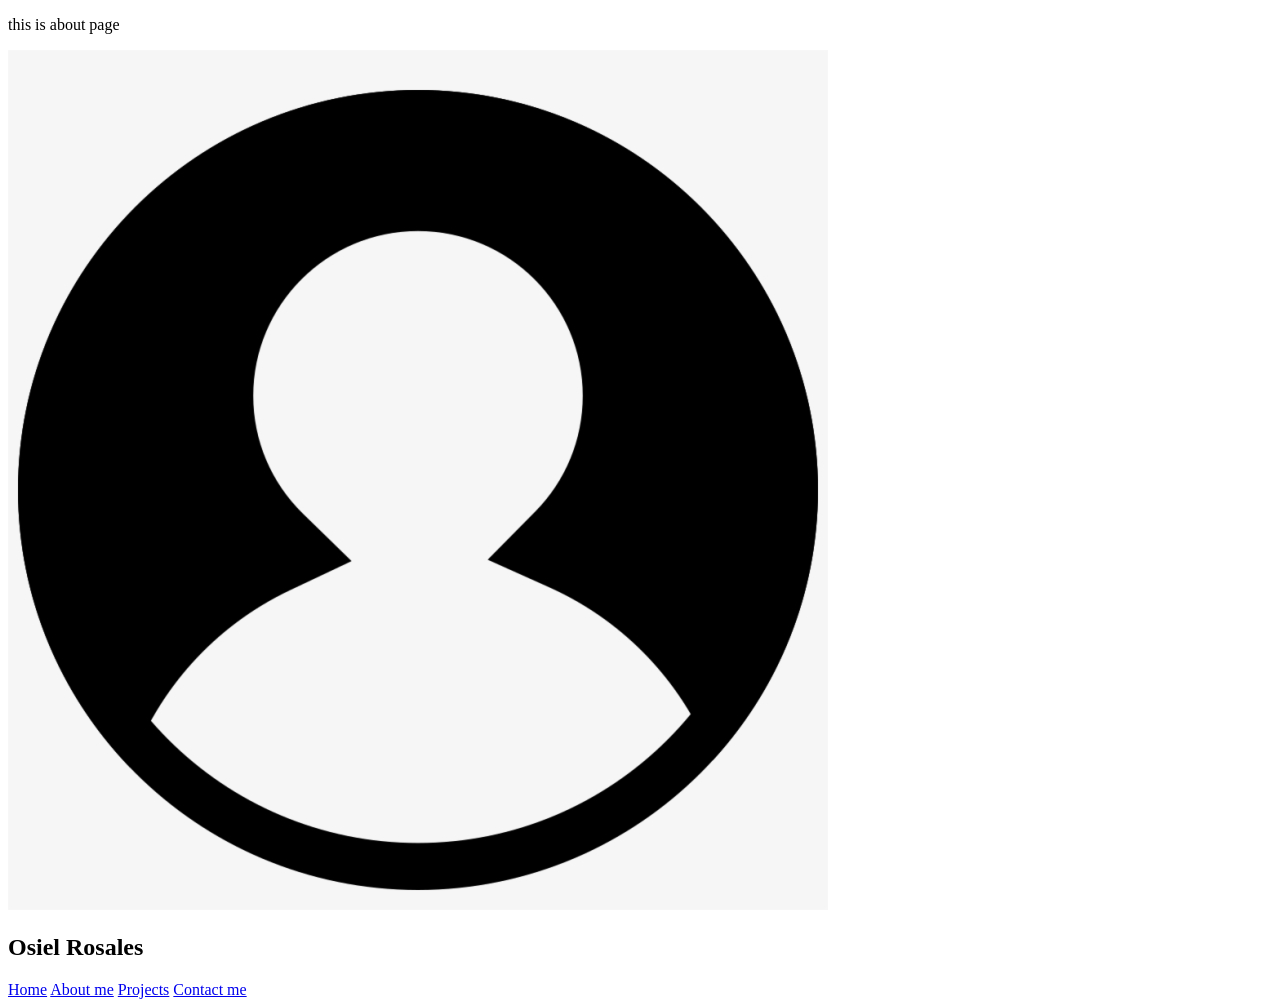
==== pages/about.html @ 283c77f9 "First commit, starter html code" ====
<!DOCTYPE html>
<html lang="en">
<head>
    <meta charset="UTF-8">
    <meta name="viewport" content="width=device-width, initial-scale=1.0">
    <title>About me</title>
</head>
<body>
    <section class="left-side">
        <p>this is about page</p>
    </section>

    <section class="right-side">
        <div class="profile-name">
            <img src="../images/profile_pic.jpg" alt="">
            <h1>Osiel Rosales</h1> 
        </div>

        <div class="nav-links">
            <nav>
                <a href="../index.html">Home</a>
                <a href="./about.html" class="active">About me</a>
                <a href="./projects.html">Projects</a>
                <a href="./contact.html">Contact me</a>
            </nav>      
        </div>

        <div class="social-icons">
            <a href="https://www.linkedin.com/in/osielrosales/" target="_blank" rel="noopener noreferrer"><i class="fa-brands fa-linkedin"></i></a>
            <a href="https://github.com/osielrosales" target="_blank" rel="noopener noreferrer"><i class="fa-brands fa-github"></i></a>
            <a href="https://www.instagram.com/_osielrosales/?hl=en" target="_blank" rel="noopener noreferrer"><i class="fa-brands fa-instagram"></i></a>

        </div>
    </section>
</body>
</html>
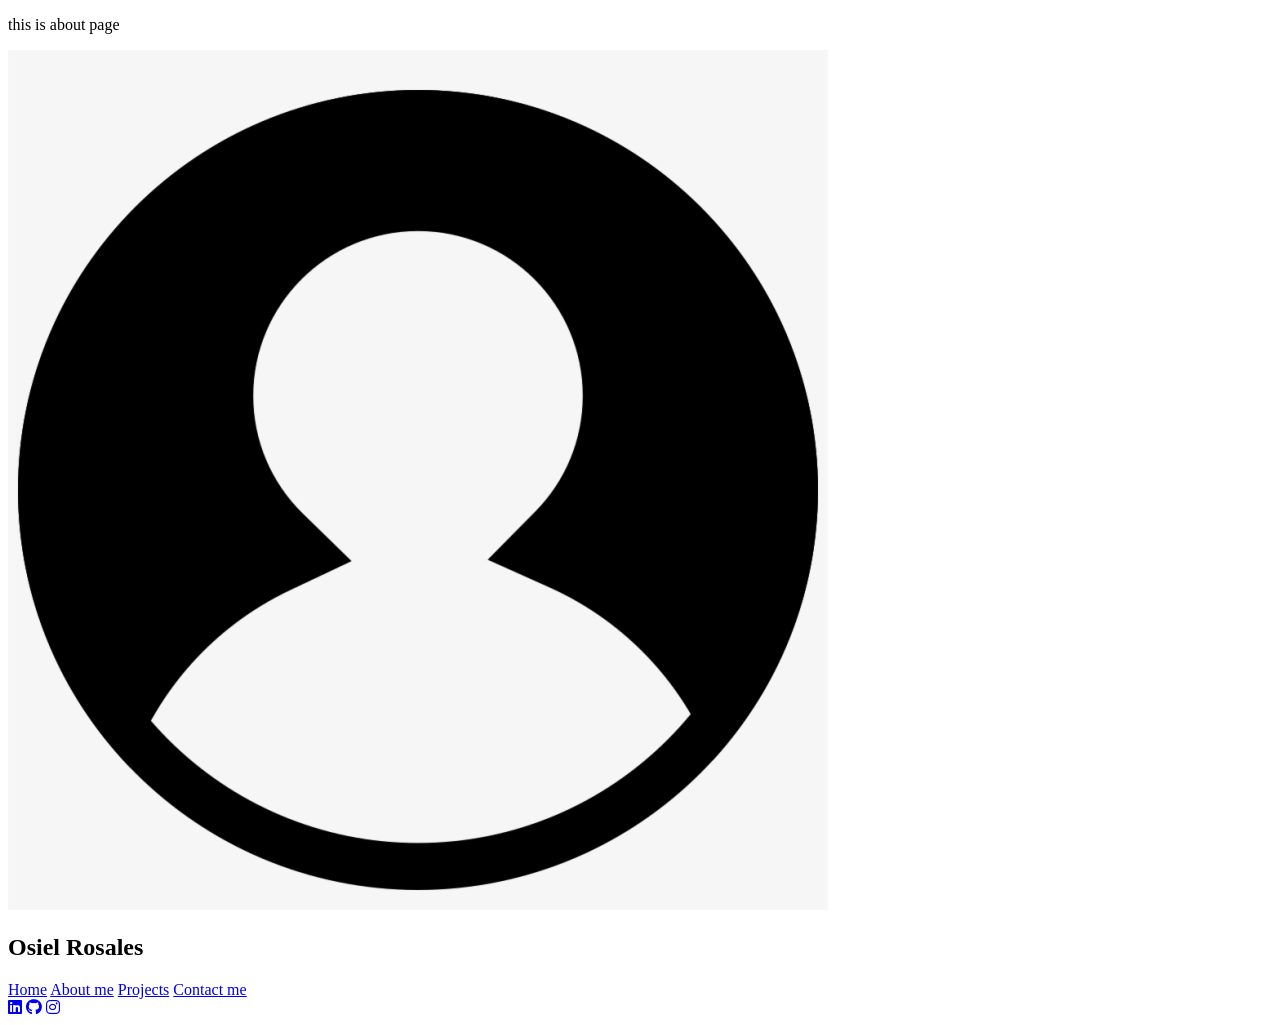
==== commit 29690913: "Added link for the social icons" ====
--- a/pages/about.html
+++ b/pages/about.html
@@ -3,6 +3,7 @@
 <head>
     <meta charset="UTF-8">
     <meta name="viewport" content="width=device-width, initial-scale=1.0">
+    <link rel="stylesheet" href="https://cdnjs.cloudflare.com/ajax/libs/font-awesome/6.5.2/css/all.min.css"/>
     <title>About me</title>
 </head>
 <body>
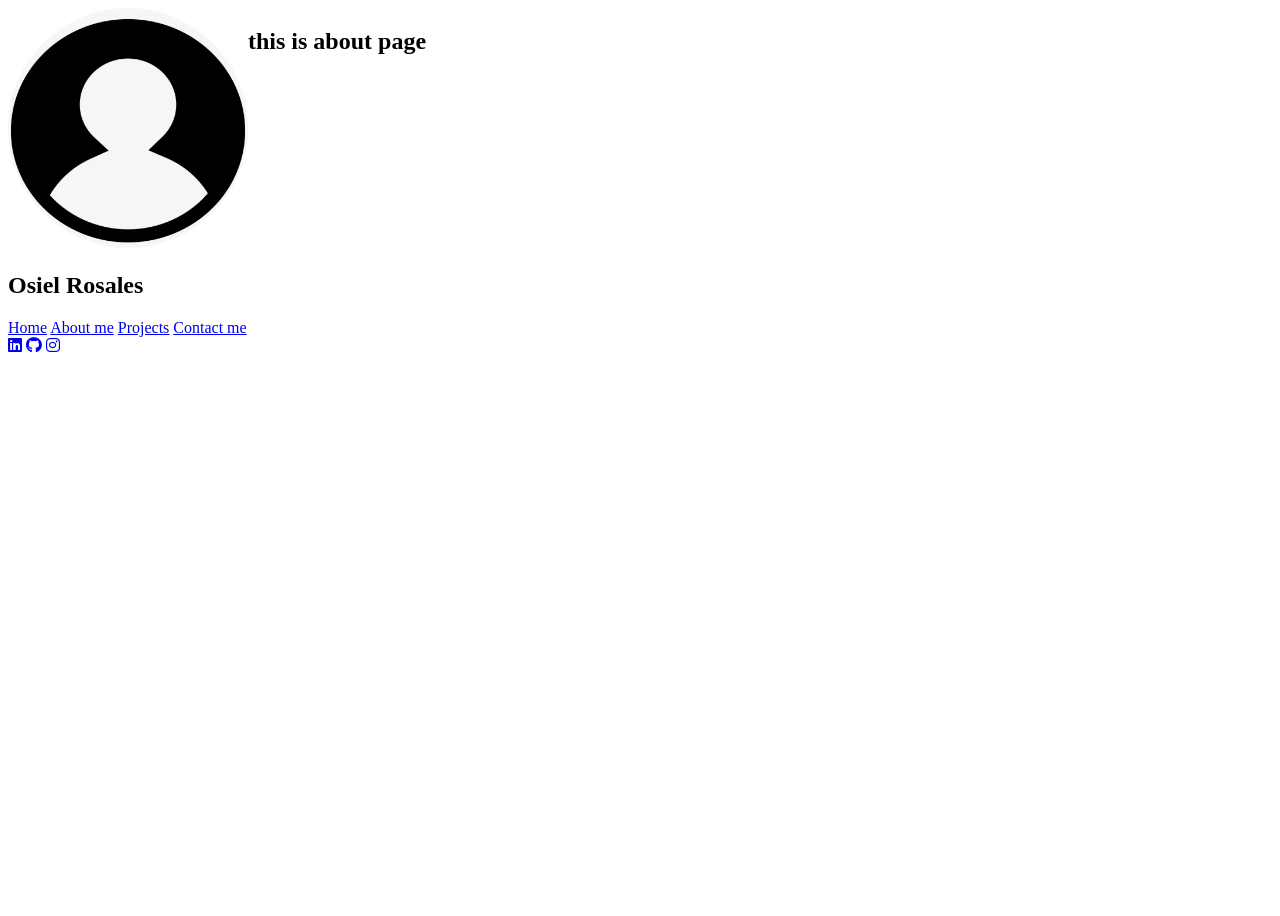
==== commit cdb1c207: "added some css code" ====
--- a/pages/about.html
+++ b/pages/about.html
@@ -4,34 +4,41 @@
     <meta charset="UTF-8">
     <meta name="viewport" content="width=device-width, initial-scale=1.0">
     <link rel="stylesheet" href="https://cdnjs.cloudflare.com/ajax/libs/font-awesome/6.5.2/css/all.min.css"/>
+    <link rel="stylesheet" href="../style.css">
     <title>About me</title>
 </head>
 <body>
-    <section class="left-side">
-        <p>this is about page</p>
-    </section>
+    <main class="container">
+        <section class="right-side">
+            <header>
+                <div class="profile-name">
+                    <img src="../images/profile_pic.jpg" alt="" class="pfp">
+                    <h1>Osiel Rosales</h1> 
+                </div>            
+            </header>
 
-    <section class="right-side">
-        <div class="profile-name">
-            <img src="../images/profile_pic.jpg" alt="">
-            <h1>Osiel Rosales</h1> 
-        </div>
+            <div class="nav-links">
+                <nav>
+                    <a href="../index.html">Home</a>
+                    <a href="./about.html" class="active">About me</a>
+                    <a href="./projects.html">Projects</a>
+                    <a href="./contact.html">Contact me</a>
+                </nav>      
+            </div>
 
-        <div class="nav-links">
-            <nav>
-                <a href="../index.html">Home</a>
-                <a href="./about.html" class="active">About me</a>
-                <a href="./projects.html">Projects</a>
-                <a href="./contact.html">Contact me</a>
-            </nav>      
-        </div>
+            <footer>
+                <div class="social-icons">
+                    <a href="https://www.linkedin.com/in/osielrosales/" target="_blank" rel="noopener noreferrer"><i class="fa-brands fa-linkedin"></i></a>
+                    <a href="https://github.com/osielrosales" target="_blank" rel="noopener noreferrer"><i class="fa-brands fa-github"></i></a>
+                    <a href="https://www.instagram.com/_osielrosales/?hl=en" target="_blank" rel="noopener noreferrer"><i class="fa-brands fa-instagram"></i></a>
+                </div>            
+            </footer>
+        </section>    
+        
+        <section class="left-side">
+            <h1>this is about page</h1>
+        </section>
+    </main>
 
-        <div class="social-icons">
-            <a href="https://www.linkedin.com/in/osielrosales/" target="_blank" rel="noopener noreferrer"><i class="fa-brands fa-linkedin"></i></a>
-            <a href="https://github.com/osielrosales" target="_blank" rel="noopener noreferrer"><i class="fa-brands fa-github"></i></a>
-            <a href="https://www.instagram.com/_osielrosales/?hl=en" target="_blank" rel="noopener noreferrer"><i class="fa-brands fa-instagram"></i></a>
-
-        </div>
-    </section>
 </body>
 </html>
--- a/style.css
+++ b/style.css
@@ -0,0 +1,10 @@
+.container{
+    display: flex;
+    height: 100vh;
+}
+
+.pfp{
+    width: 15rem;
+    height: 15rem;
+    border-radius: 100%;
+}
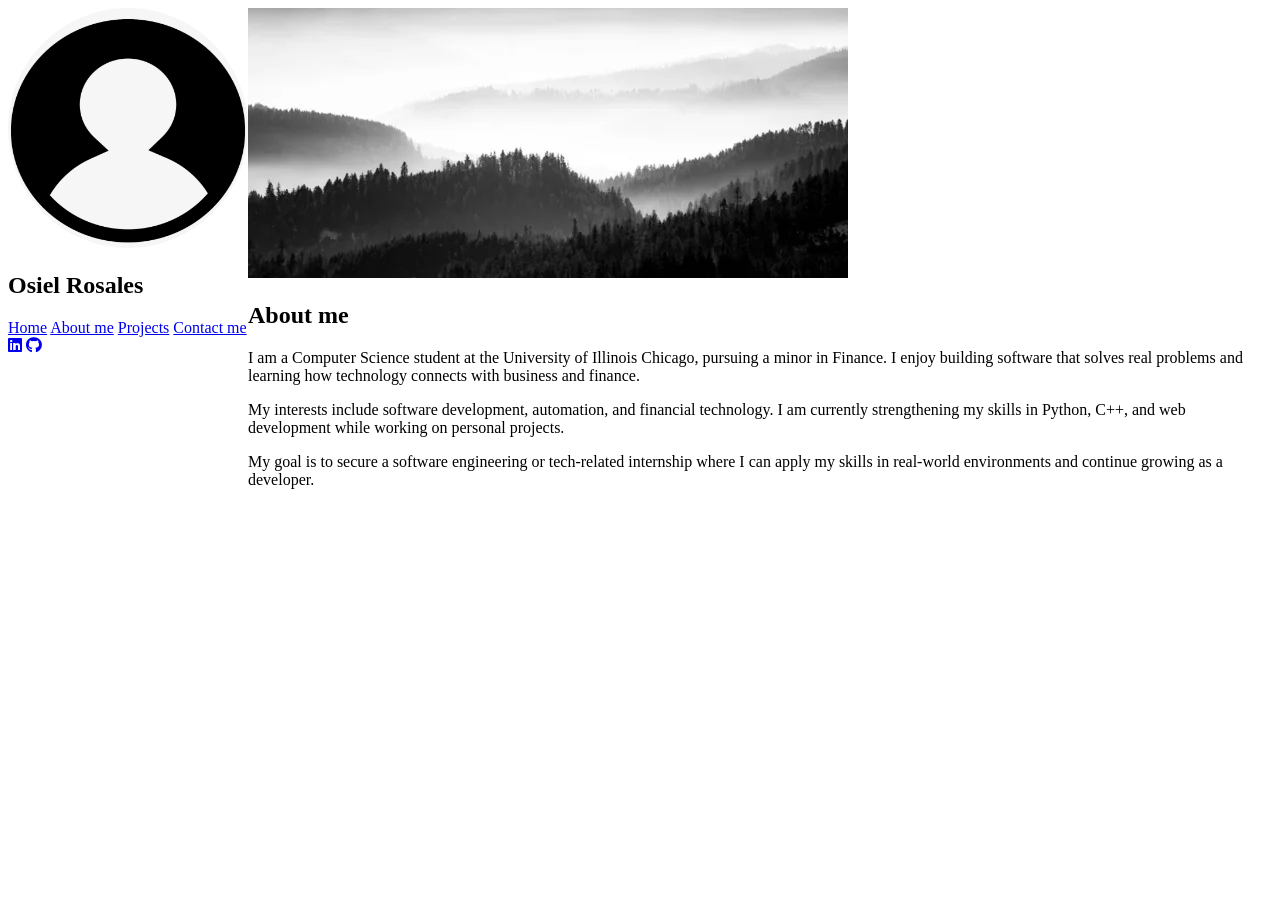
==== commit 2fa182fe: "Added necessary information to all pages. Added contact functionality. This is teh site pre CSS." ====
--- a/pages/about.html
+++ b/pages/about.html
@@ -9,6 +9,8 @@
 </head>
 <body>
     <main class="container">
+
+
         <section class="right-side">
             <header>
                 <div class="profile-name">
@@ -30,14 +32,34 @@
                 <div class="social-icons">
                     <a href="https://www.linkedin.com/in/osielrosales/" target="_blank" rel="noopener noreferrer"><i class="fa-brands fa-linkedin"></i></a>
                     <a href="https://github.com/osielrosales" target="_blank" rel="noopener noreferrer"><i class="fa-brands fa-github"></i></a>
-                    <a href="https://www.instagram.com/_osielrosales/?hl=en" target="_blank" rel="noopener noreferrer"><i class="fa-brands fa-instagram"></i></a>
                 </div>            
             </footer>
         </section>    
+
+        <section class="left-side">
+            <header>
+                <img src="../images/banner.jpg" alt="">
+            </header>
+            <h1>About me</h1>
+            
+            <p>
+                I am a Computer Science student at the University of Illinois Chicago,
+                pursuing a minor in Finance. I enjoy building software that solves real problems
+                and learning how technology connects with business and finance.
+             </p>
+
+            <p>
+                My interests include software development, automation, and financial technology.
+                I am currently strengthening my skills in Python, C++, and web development
+                while working on personal projects.
+            </p>
+
+            <p>
+                My goal is to secure a software engineering or tech-related internship where I can
+                apply my skills in real-world environments and continue growing as a developer.
+            </p>
+        </section>
         
-        <section class="left-side">
-            <h1>this is about page</h1>
-        </section>
     </main>
 
 </body>
--- a/style.css
+++ b/style.css
@@ -1,10 +1,14 @@
 .container{
-    display: flex;
-    height: 100vh;
+   display: flex;
+   height: 100vh;
 }
 
+
 .pfp{
-    width: 15rem;
-    height: 15rem;
-    border-radius: 100%;
+   width: 15rem;
+   height: 15rem;
+   border-radius: 100%;
 }
+
+
+
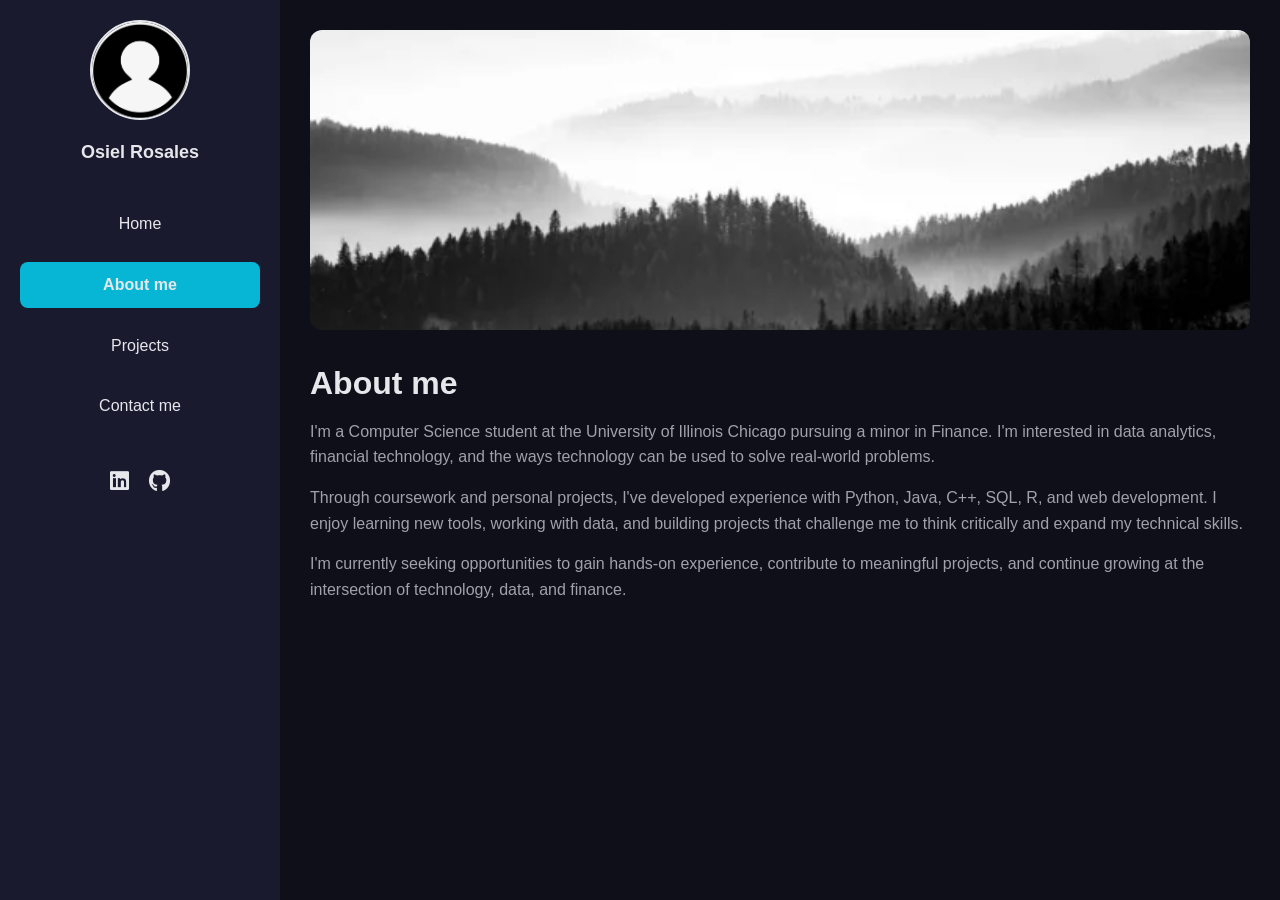
==== commit eed1f3dd: "Finished all HTML, JavaScript, and CSS. Still needs images" ====
--- a/pages/about.html
+++ b/pages/about.html
@@ -9,12 +9,11 @@
 </head>
 <body>
     <main class="container">
-
-
-        <section class="right-side">
+        <!-- NAVIGATION -->
+        <section class="sidebar">
             <header>
                 <div class="profile-name">
-                    <img src="../images/profile_pic.jpg" alt="" class="pfp">
+                    <img src="../images/profile_pic.jpg" alt="Osiel Rosales Profile Picture" class="pfp">
                     <h1>Osiel Rosales</h1> 
                 </div>            
             </header>
@@ -36,27 +35,25 @@
             </footer>
         </section>    
 
-        <section class="left-side">
+        <!-- RIGHT SIDE - ABOUT -->
+        <section class="content">
             <header>
-                <img src="../images/banner.jpg" alt="">
+                <img src="../images/banner.jpg" alt="Website banner">
             </header>
             <h1>About me</h1>
             
             <p>
-                I am a Computer Science student at the University of Illinois Chicago,
-                pursuing a minor in Finance. I enjoy building software that solves real problems
-                and learning how technology connects with business and finance.
+                I'm a Computer Science student at the University of Illinois Chicago pursuing a minor in Finance.
+                I'm interested in data analytics, financial technology, and the ways technology can be used to solve real-world problems.
              </p>
 
             <p>
-                My interests include software development, automation, and financial technology.
-                I am currently strengthening my skills in Python, C++, and web development
-                while working on personal projects.
+                Through coursework and personal projects, I've developed experience with Python, Java, C++, SQL, R, and web development. 
+                I enjoy learning new tools, working with data, and building projects that challenge me to think critically and expand my technical skills.
             </p>
 
             <p>
-                My goal is to secure a software engineering or tech-related internship where I can
-                apply my skills in real-world environments and continue growing as a developer.
+                I'm currently seeking opportunities to gain hands-on experience, contribute to meaningful projects, and continue growing at the intersection of technology, data, and finance.
             </p>
         </section>
         
--- a/style.css
+++ b/style.css
@@ -1,14 +1,257 @@
-.container{
-   display: flex;
-   height: 100vh;
-}
-
-
-.pfp{
-   width: 15rem;
-   height: 15rem;
-   border-radius: 100%;
-}
-
-
-
+:root {
+  --bg: #0f0f1a; /* Background color */
+  --sidebar: #1a1a2e; /* Sidebar color */
+  --card: #111827; /* Backhround color for boxes (projects) */
+
+
+  --text: #e5e7eb; /* Text color */
+  --muted: #a1a1aa; /* Secondary text color */
+
+
+  --primary: #8b5cf6; /* Action color for buttons */
+  --primary-dark: #7c3aed; /* Hovering color for buttons */
+
+
+  --accent: #06b6d4; /* Nav highlight color */
+
+
+  --shadow: 0 2px 8px rgba(0, 0, 0, 0.08);
+}
+
+
+/* Global reset */
+* {
+   margin: 0;
+   padding: 0;
+   box-sizing: border-box;
+}
+
+body {
+   font-family: Arial, Helvetica, sans-serif;
+   background-color: var(--bg);
+   color: var(--text);
+   line-height: 1.6;
+}
+
+/* Links */
+a {
+   color: inherit;
+   text-decoration: none;
+}
+
+a:hover {
+   opacity: 0.8;
+}
+
+
+/* MAIN LAYOUT */
+.container {
+   display: flex;
+   min-height: 100vh;
+}
+
+/* SIDEBAR */
+.sidebar {
+   width: 280px;
+   background-color: var(--sidebar);
+   color: var(--text);
+   display: flex;
+   flex-direction: column;
+   padding: 20px;
+   gap: 25px; 
+}
+
+/* PROFILE */
+.profile-name {
+   text-align: center;
+}
+
+.pfp {
+   width: 100px;
+   height: 100px;
+   border-radius: 50%;
+   object-fit: cover;
+   margin-bottom: 10px;
+   border: 2px solid var(--text);
+}
+
+.profile-name h1 {
+   font-size: 18px;
+}
+
+/* NAVIGATION */
+.nav-links {
+   margin-top: 10px;
+}
+
+.nav-links nav {
+   display: flex;
+   flex-direction: column;
+   gap: 15px;
+   text-align: center;
+}
+
+.nav-links a {
+   padding: 10px;
+   border-radius: 8px;
+   transition: 0.3s;
+}
+
+.nav-links a:hover {
+   background-color: var(--accent);
+}
+
+.nav-links a.active {
+   background-color: var(--accent);
+   font-weight: bold;
+}
+
+/* SOCIAL ICONS */
+footer {
+   margin-top: 10px;
+}
+
+.social-icons {
+   display: flex;
+   justify-content: center;
+   gap: 20px;
+   font-size: 22px;
+}
+
+.social-icons a {
+   color: var(--text);
+}
+
+/* MAIN CONTENT AREA */
+.content {
+   flex: 1;
+   padding: 30px;
+}
+
+/* Banner */
+.content header img {
+   width: 100%;
+   max-height: 300px;
+   object-fit: cover;
+   border-radius: 12px;
+   margin-bottom: 20px;
+}
+
+/* Headings */
+.content h1 {
+   margin-bottom: 10px;
+   font-size: 32px;
+}
+
+.content h3 {
+   margin-bottom: 10px;
+   color: var(--muted);
+}
+
+.content p {
+   margin-bottom: 15px;
+   color: var(--muted);
+}
+
+/* PROJECT CARDS */
+.project {
+   background: var(--card);
+   padding: 20px;
+   border-radius: 12px;
+   margin-bottom: 20px;
+   box-shadow: var(--shadow);
+   transition: transform 0.2s ease;
+}
+
+.project:hover {
+   transform: translateY(-3px);
+}
+
+.project h2 {
+   margin-bottom: 10px;
+}
+
+.project p {
+   margin-bottom: 10px;
+}
+
+.project a {
+   color: var(--primary);
+   font-weight: bold;
+}
+
+/* CONTACT FORM */
+form {
+   display: flex;
+   flex-direction: column;
+   gap: 12px;
+   max-width: 500px;
+   margin-top: 15px;
+}
+
+input, textarea {
+   padding: 10px;
+   border: 1px solid #ccc;
+   border-radius: 8px;
+   font-size: 14px;
+}
+
+textarea {
+   min-height: 120px;
+   resize: vertical;
+}
+
+button {
+   padding: 10px;
+   border: none;
+   border-radius: 8px;
+   background-color: var(--primary);
+   color: white;
+   font-weight: bold;
+   cursor: pointer;
+   transition: 0.3s;
+}
+
+button:hover {
+   background-color: var(--primary-dark);
+}
+
+/* Animation */
+.content {
+    flex: 1;
+    padding: 30px;
+
+    animation: fadeIn 0.5s ease-in-out;
+}
+
+@keyframes fadeIn {
+    from {
+        opacity: 0;
+        transform: translateY(10px);
+    }
+    to {
+        opacity: 1;
+        transform: translateY(0);
+    }
+}
+
+/* RESPONSIVE DESIGN */
+@media (max-width: 768px) {
+   .container {
+       flex-direction: column;
+   }
+
+   .sidebar {
+       width: 100%;
+       text-align: center;
+   }
+
+   .nav-links nav {
+       flex-direction: row;
+       flex-wrap: wrap;
+       justify-content: center;
+   }
+}
+
+
+
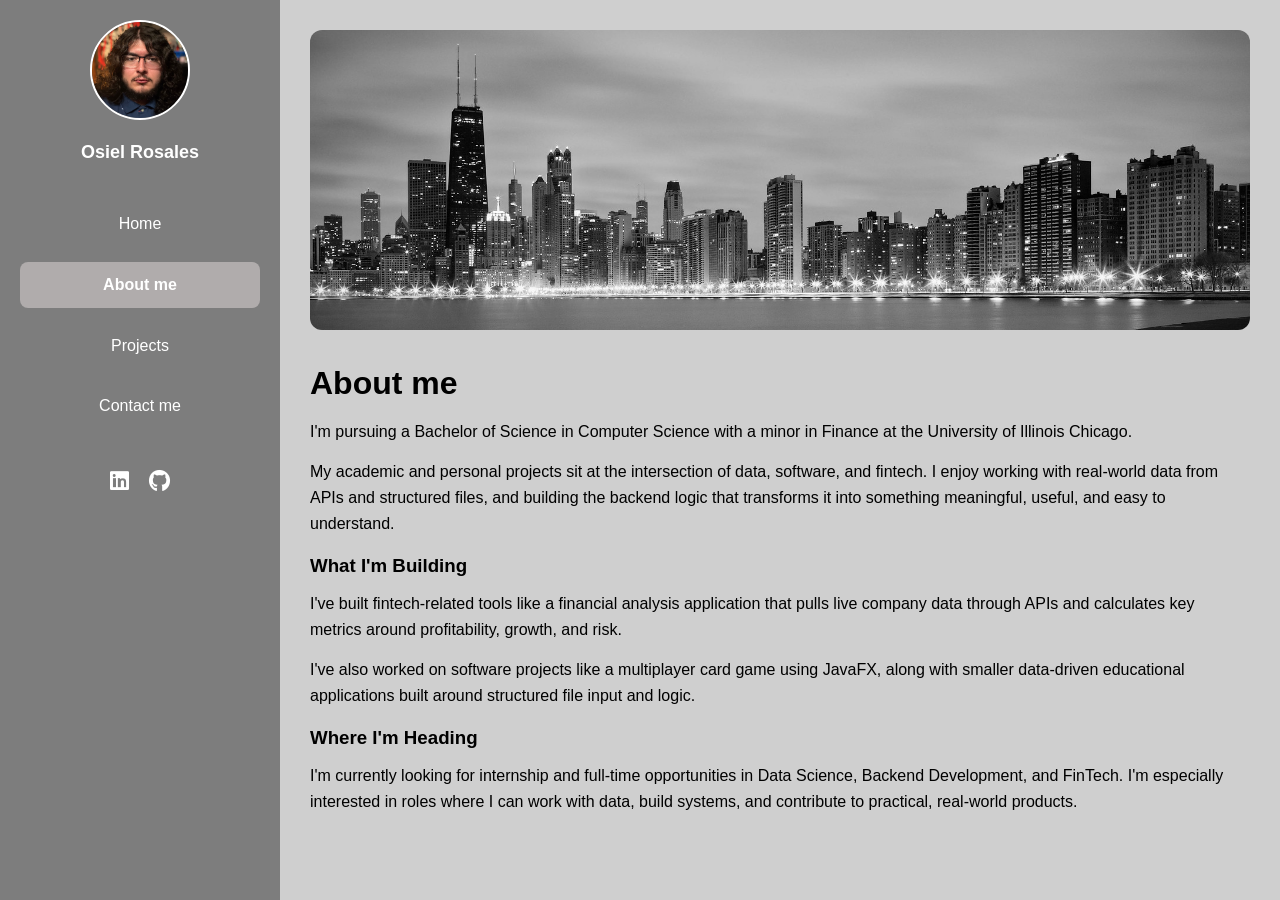
==== commit 4f1996ab: "Added profile picture and more information to most sections" ====
--- a/pages/about.html
+++ b/pages/about.html
@@ -42,18 +42,30 @@
             </header>
             <h1>About me</h1>
             
-            <p>
-                I'm a Computer Science student at the University of Illinois Chicago pursuing a minor in Finance.
-                I'm interested in data analytics, financial technology, and the ways technology can be used to solve real-world problems.
-             </p>
-
-            <p>
-                Through coursework and personal projects, I've developed experience with Python, Java, C++, SQL, R, and web development. 
-                I enjoy learning new tools, working with data, and building projects that challenge me to think critically and expand my technical skills.
+            <p> I'm pursuing a Bachelor of Science in Computer Science with a minor in Finance at the 
+                University of Illinois Chicago. 
+            </p>
+            <p> 
+                My academic and personal projects sit at the intersection of data, software, and fintech. 
+                I enjoy working with real-world data from APIs and structured files, and building the backend logic 
+                that transforms it into something meaningful, useful, and easy to understand.
             </p>
 
+            <h3> What I'm Building</h3>
             <p>
-                I'm currently seeking opportunities to gain hands-on experience, contribute to meaningful projects, and continue growing at the intersection of technology, data, and finance.
+                I've built fintech-related tools like a financial analysis application that pulls live company 
+                data through APIs and calculates key metrics around profitability, growth, and risk.
+            </p>
+            <p>  
+                I've also worked on software projects like a multiplayer card game using JavaFX, 
+                along with smaller data-driven educational applications built around structured file input and logic.
+            </p>
+
+            <h3> Where I'm Heading </h3>
+            <p>
+                I'm currently looking for internship and full-time opportunities in Data Science, Backend Development, 
+                and FinTech. I'm especially interested in roles where I can work with data, build systems, and 
+                contribute to practical, real-world products.
             </p>
         </section>
         
--- a/style.css
+++ b/style.css
@@ -1,23 +1,21 @@
 :root {
-  --bg: #0f0f1a; /* Background color */
-  --sidebar: #1a1a2e; /* Sidebar color */
-  --card: #111827; /* Backhround color for boxes (projects) */
-
-
-  --text: #e5e7eb; /* Text color */
-  --muted: #a1a1aa; /* Secondary text color */
-
-
-  --primary: #8b5cf6; /* Action color for buttons */
-  --primary-dark: #7c3aed; /* Hovering color for buttons */
-
-
-  --accent: #06b6d4; /* Nav highlight color */
-
+  --bg: #CFCFCF; /* Background color */
+  --sidebar: #7D7d7d; /* Sidebar color */
+  --card: #7D7d7d; /* Backhround color for boxes (projects) */
+
+
+  --text: #000000; /* Text color */
+  --boxText: #ffffff; /* Secondary text color */
+
+
+  --primary: #acc0d3; /* Primary action color (links) */
+  --primary-dark: #ffffff; /* Hover state for primary actions */
+
+
+  --accent: #b0acac; /* Nav highlight color */
 
   --shadow: 0 2px 8px rgba(0, 0, 0, 0.08);
 }
-
 
 /* Global reset */
 * {
@@ -43,6 +41,22 @@
    opacity: 0.8;
 }
 
+.resume-button a {
+   display: inline-block;
+   padding: 10px 18px;
+   background-color: #7aa2c4;
+   color: #fff;
+   font-weight: bold;
+   border-radius: 8px;
+   text-decoration: none;
+   transition: 0.3s;
+}
+
+.resume-button a:hover {
+   background-color: var(--primary);
+   opacity: 1;
+}
+         
 
 /* MAIN LAYOUT */
 .container {
@@ -54,7 +68,7 @@
 .sidebar {
    width: 280px;
    background-color: var(--sidebar);
-   color: var(--text);
+   color: var(--boxText);
    display: flex;
    flex-direction: column;
    padding: 20px;
@@ -72,7 +86,7 @@
    border-radius: 50%;
    object-fit: cover;
    margin-bottom: 10px;
-   border: 2px solid var(--text);
+   border: 2px solid var(--primary-dark);
 }
 
 .profile-name h1 {
@@ -119,7 +133,7 @@
 }
 
 .social-icons a {
-   color: var(--text);
+   color: var(--boxText);
 }
 
 /* MAIN CONTENT AREA */
@@ -145,12 +159,12 @@
 
 .content h3 {
    margin-bottom: 10px;
-   color: var(--muted);
+   color: var(--text);
 }
 
 .content p {
    margin-bottom: 15px;
-   color: var(--muted);
+   color: var(--text);
 }
 
 /* PROJECT CARDS */
@@ -169,15 +183,38 @@
 
 .project h2 {
    margin-bottom: 10px;
+   color: var(--boxText);
 }
 
 .project p {
    margin-bottom: 10px;
+   color: var(--boxText);
 }
 
 .project a {
    color: var(--primary);
    font-weight: bold;
+}
+
+.project-content {
+   display: flex;
+   gap: 20px;
+   align-items: flex-start;
+}
+
+.project-media {
+   flex: 1;
+}
+
+.project-media iframe {
+   width: 100%;
+   aspect-ratio: 16 / 9;
+   border: none;
+   border-radius: 12px;
+}
+
+.project-text {
+   flex: 1;
 }
 
 /* CONTACT FORM */
@@ -235,7 +272,7 @@
     }
 }
 
-/* RESPONSIVE DESIGN */
+/* RESPONSIVE DESIGN (mobile) */
 @media (max-width: 768px) {
    .container {
        flex-direction: column;
@@ -251,7 +288,14 @@
        flex-wrap: wrap;
        justify-content: center;
    }
-}
-
-
-
+
+   .project-content {
+       flex-direction: column;
+   }
+
+   .project-media,
+   .project-text {
+       width: 100%;
+   }
+}
+
